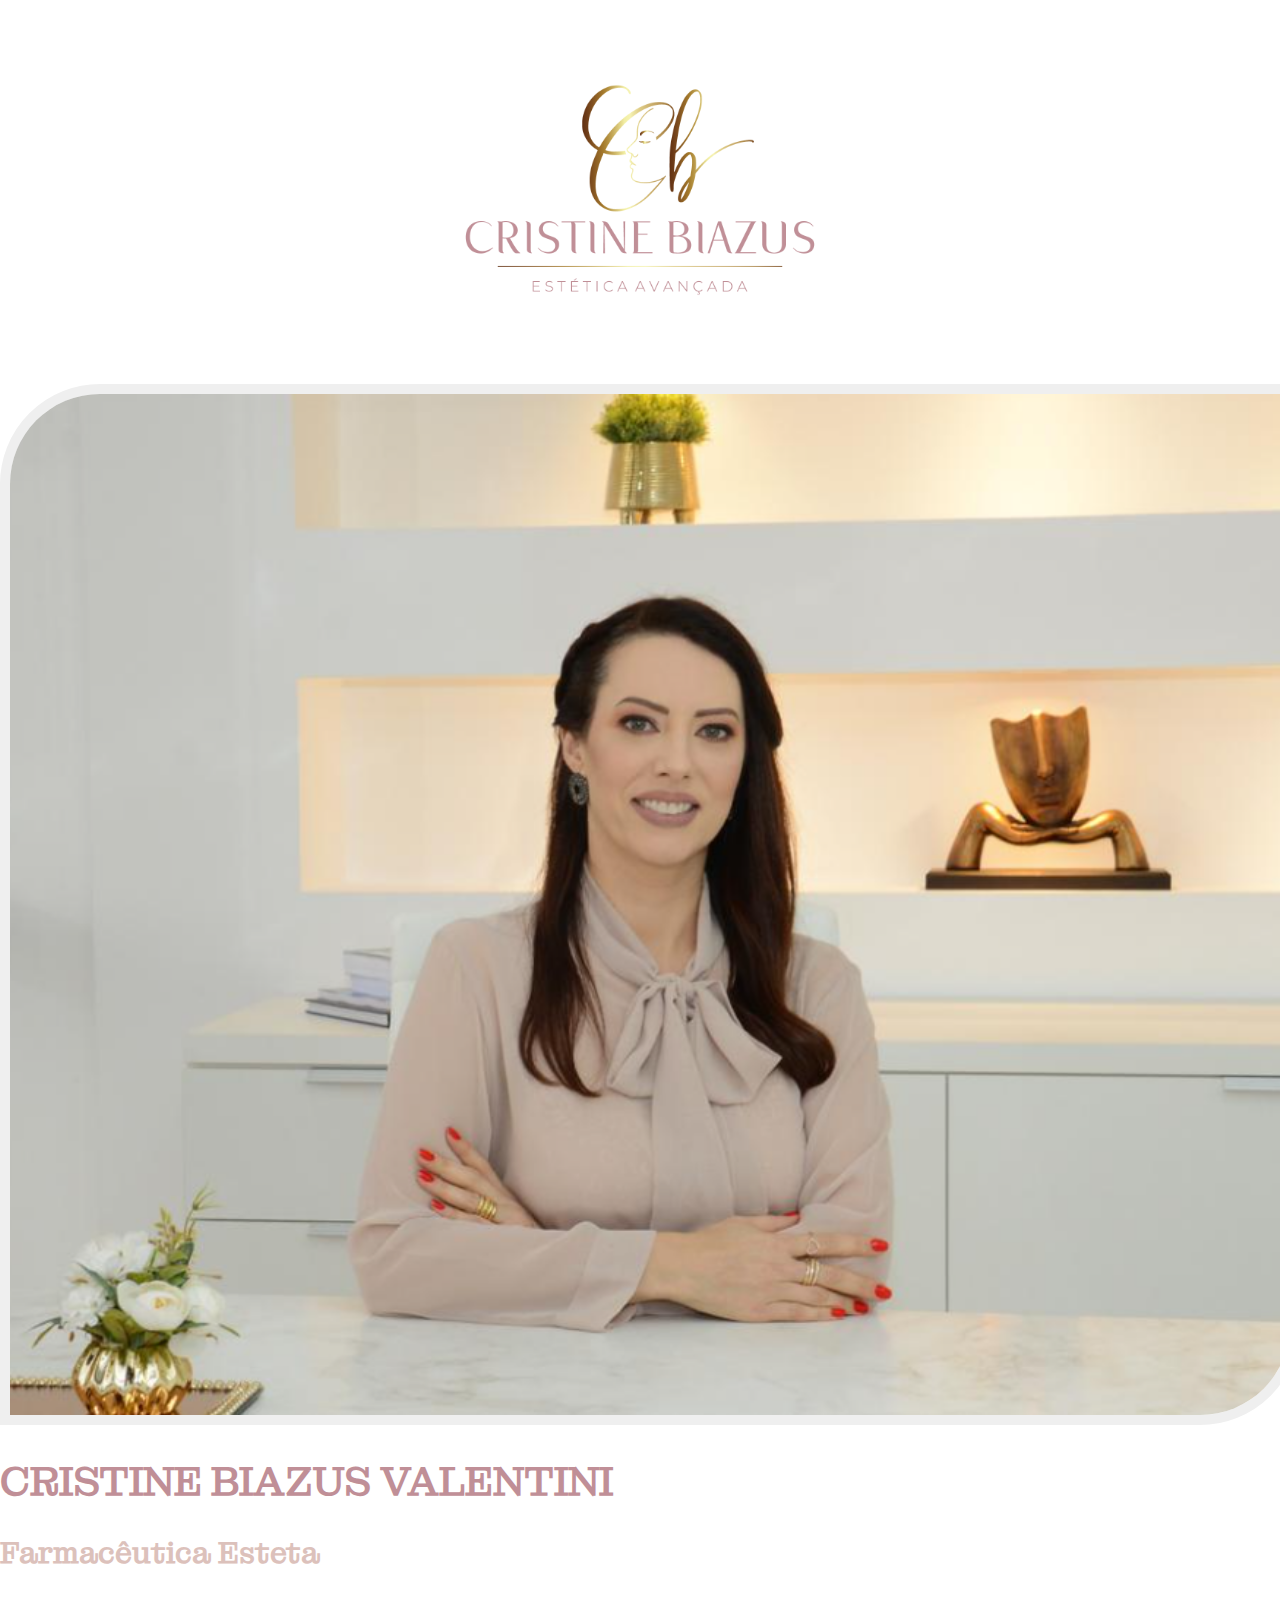
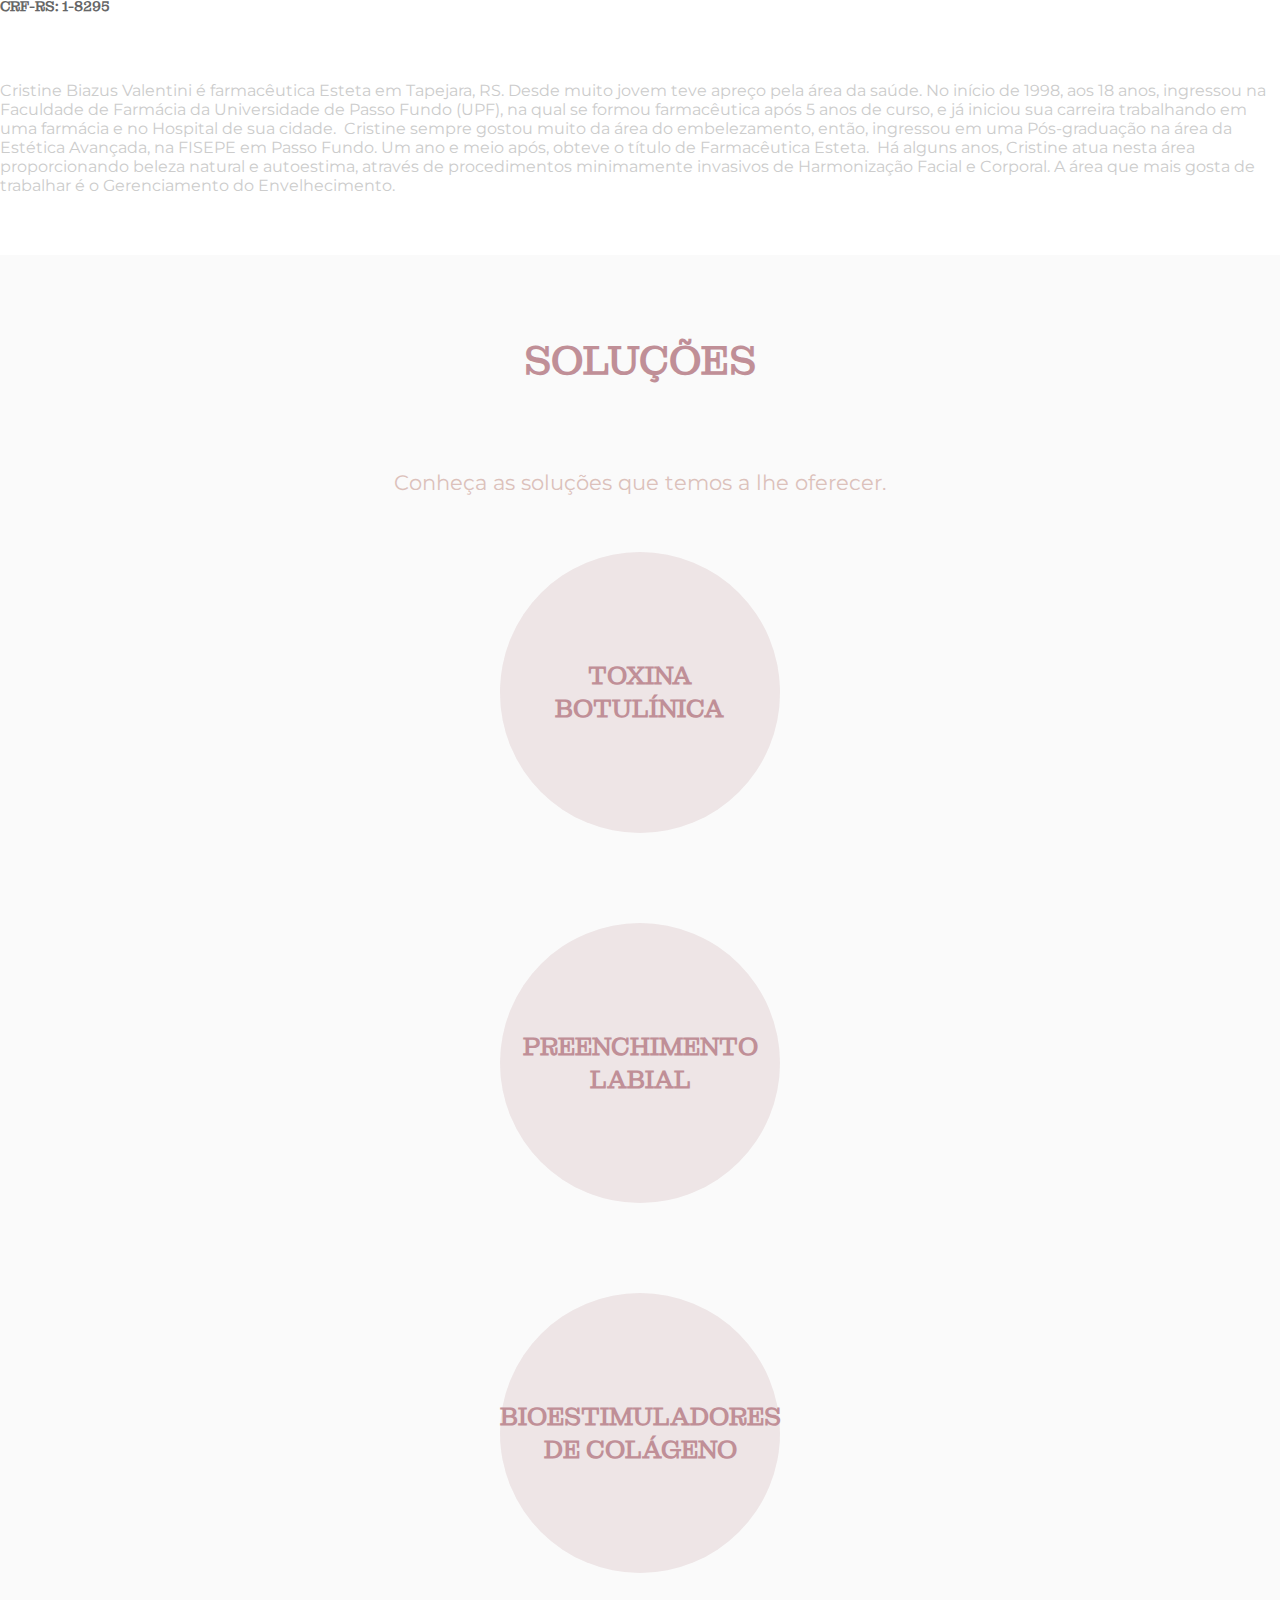
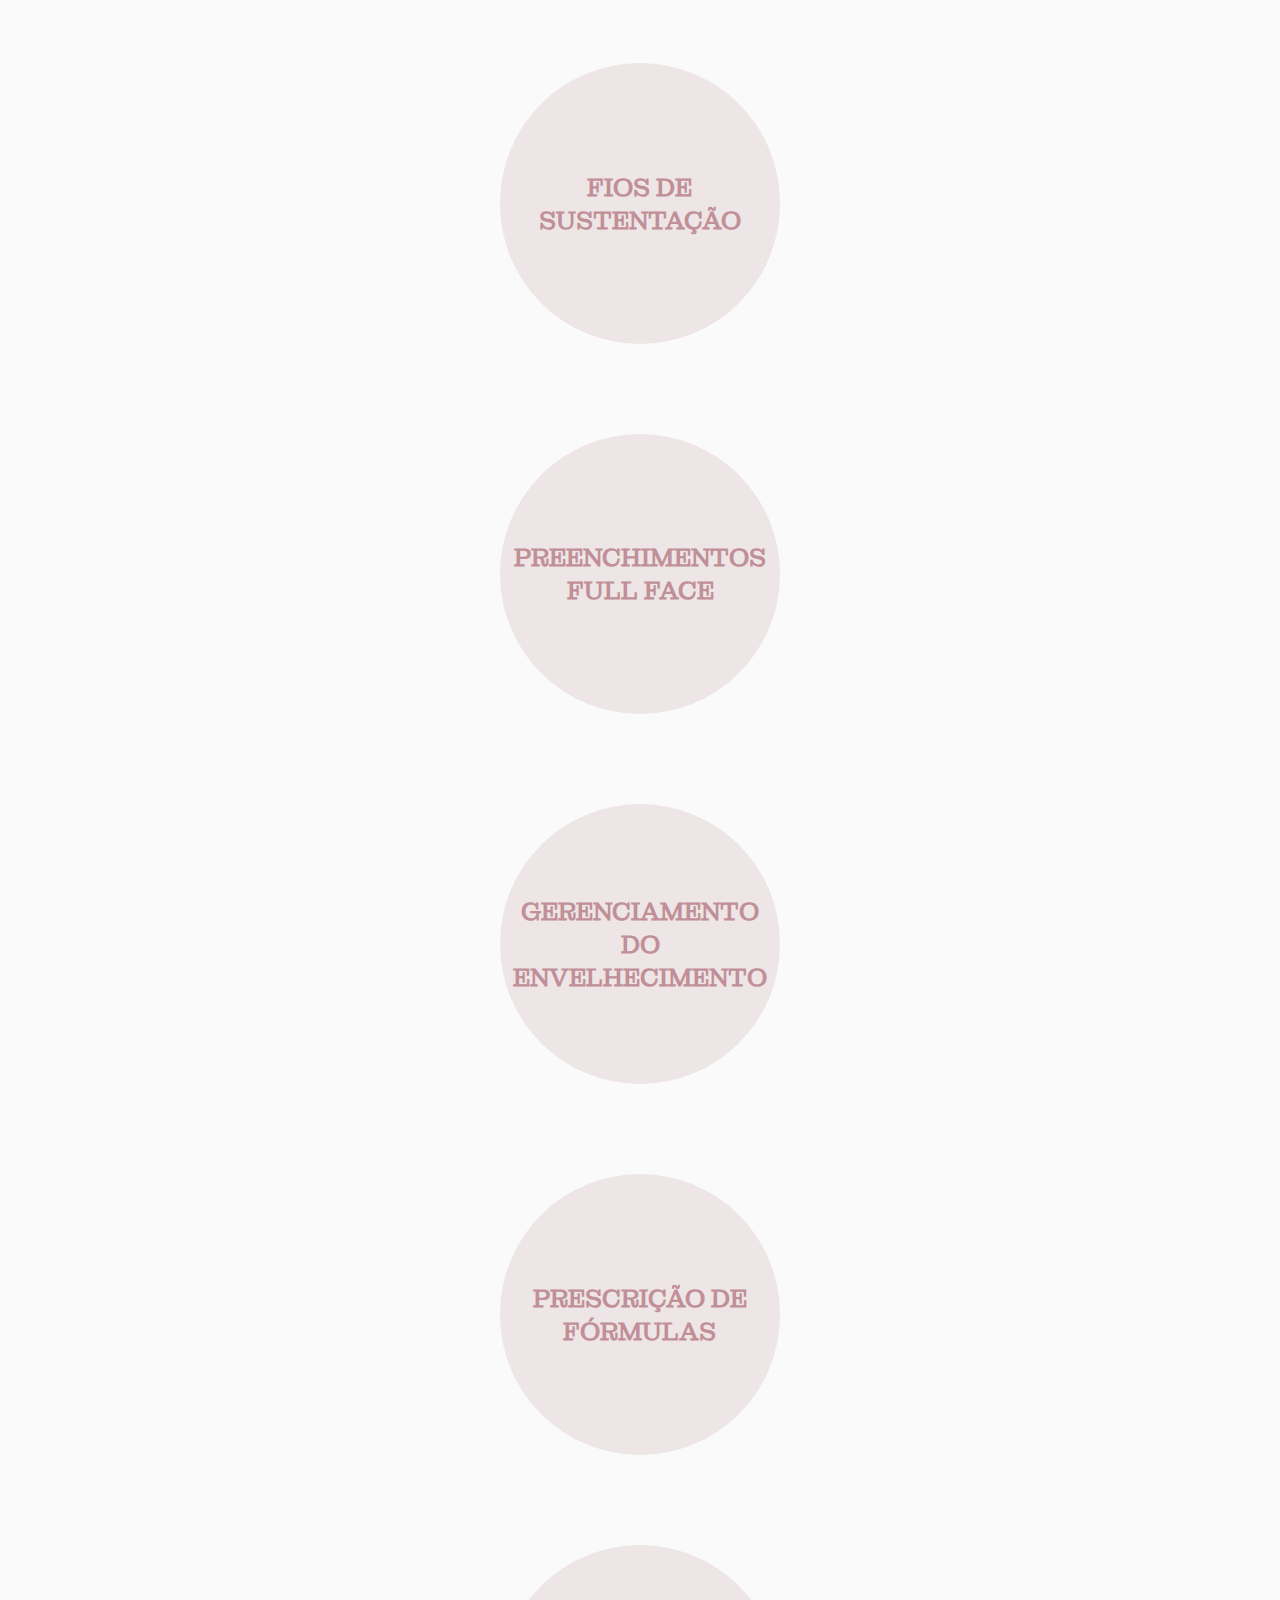
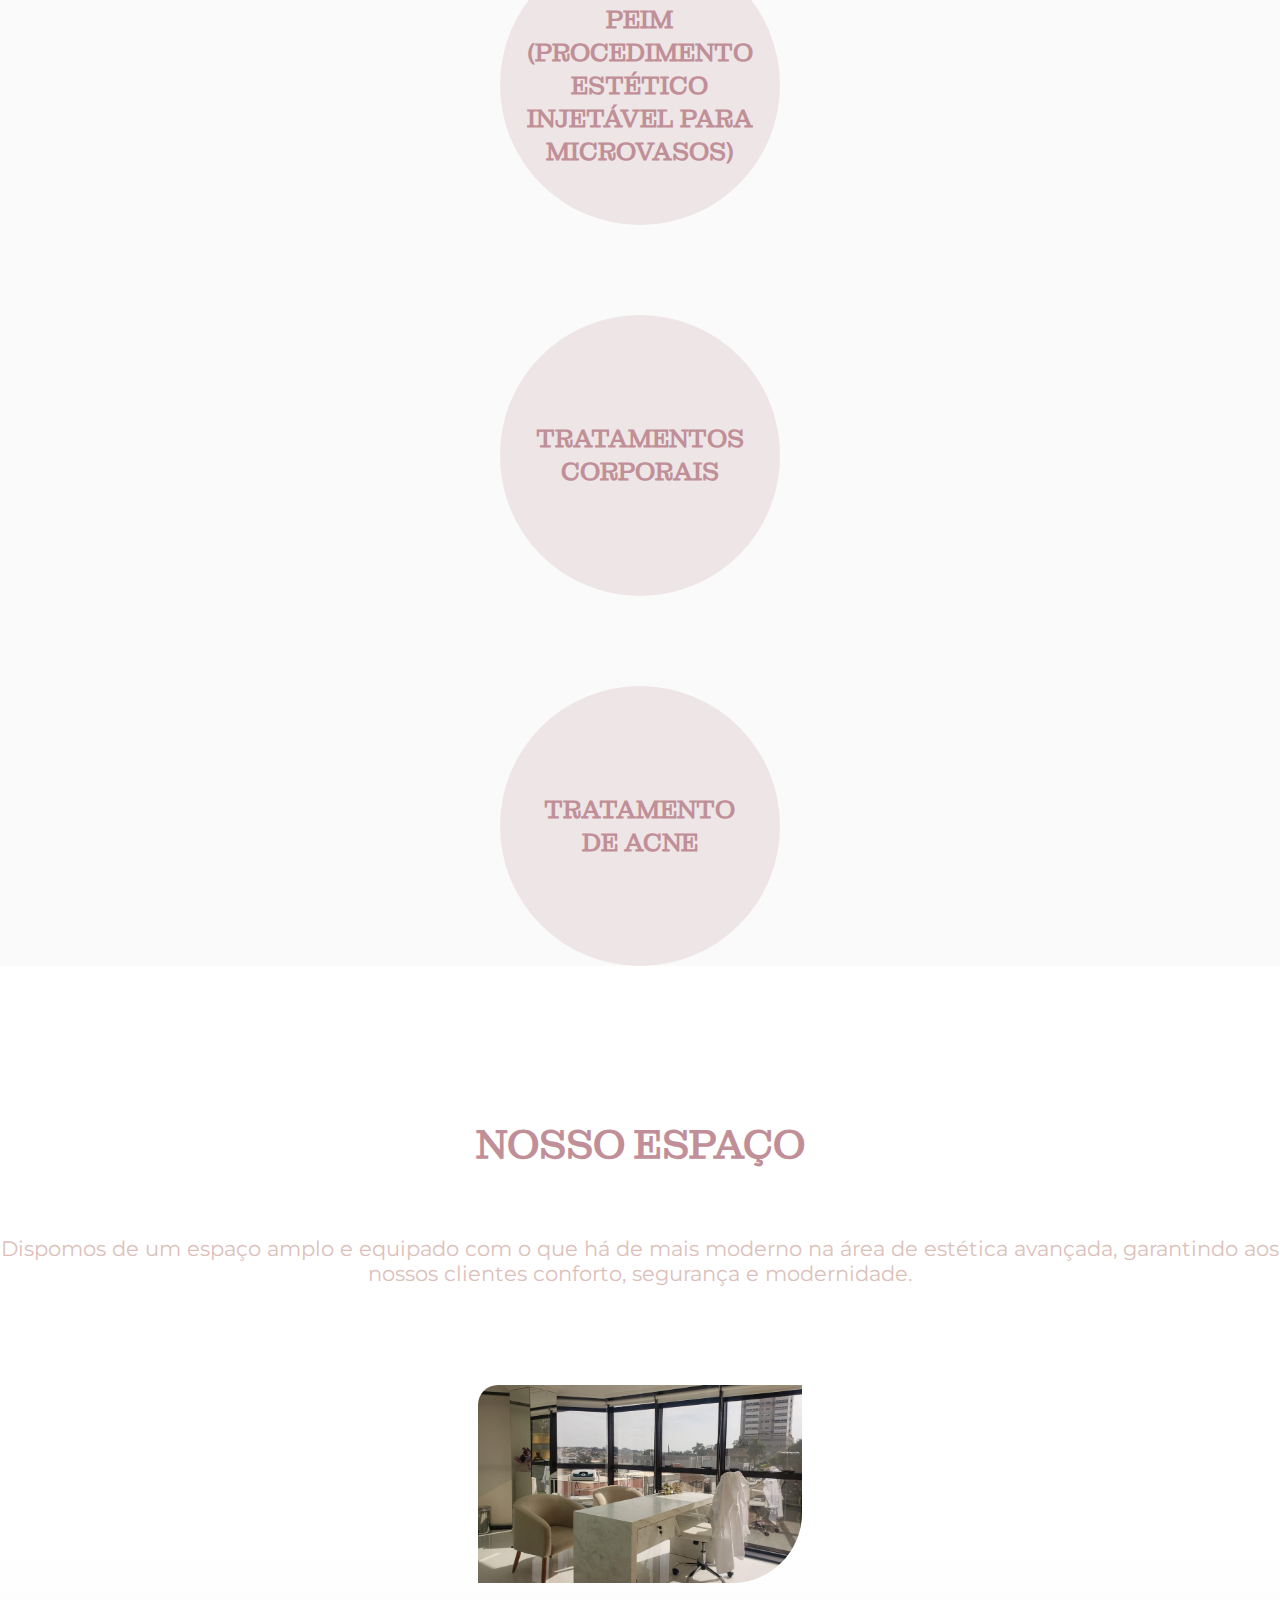
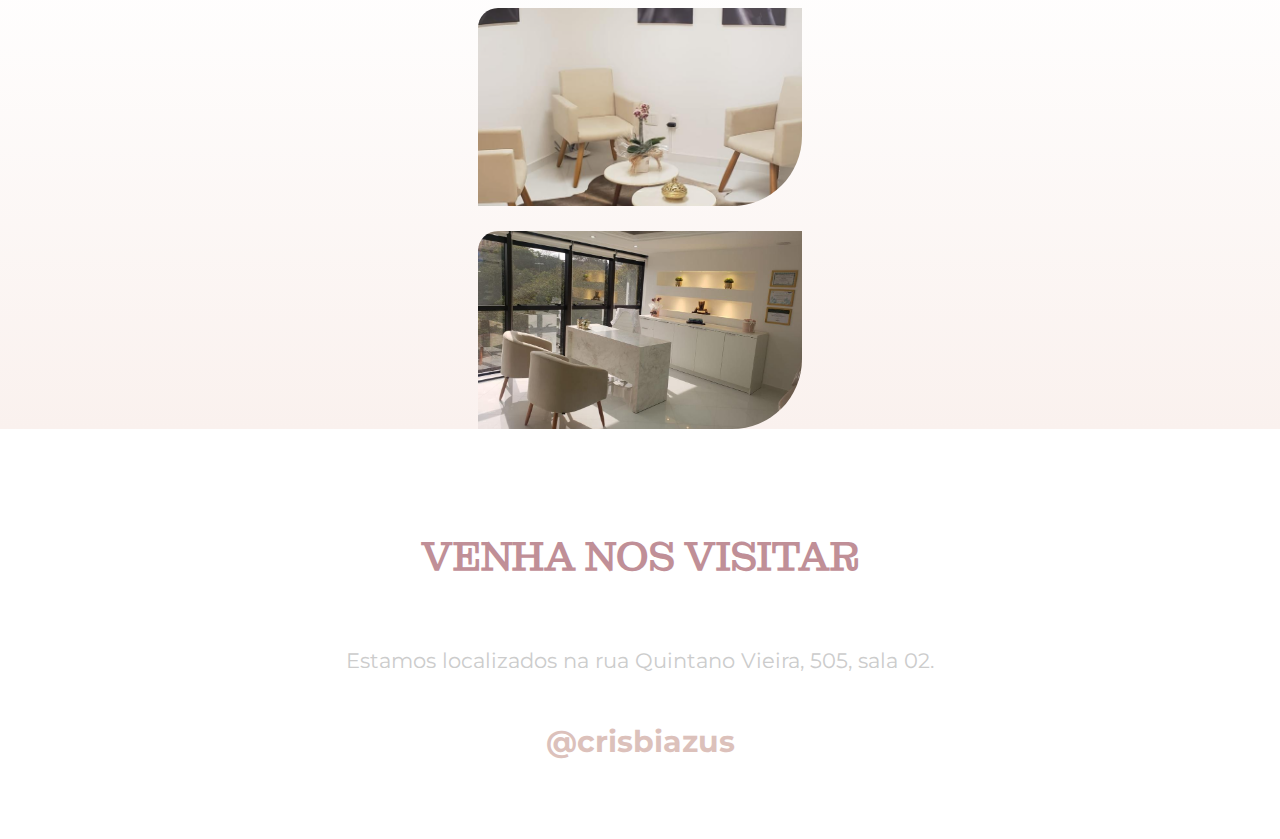
==== site/site.html @ a233b508 "bugfix" ====
<!doctype html><html lang="en"><head><meta charset="utf-8"/><link rel="icon" href=".favicon.ico"/><link href="https://cdn.jsdelivr.net/npm/bootstrap@5.3.2/dist/css/bootstrap.min.css" rel="stylesheet" integrity="sha384-T3c6CoIi6uLrA9TneNEoa7RxnatzjcDSCmG1MXxSR1GAsXEV/Dwwykc2MPK8M2HN" crossorigin="anonymous"><meta name="viewport" content="width=device-width,initial-scale=1"/><meta name="theme-color" content="#000000"/><meta name="description" content="Web site created using create-react-app"/><link rel="apple-touch-icon" href=".logo192.png"/><link rel="manifest" href=".manifest.json"/><title>Cristine Biazus</title><script defer="defer" src="./static/js/main.a103fbf8.js"></script><link href="./static/css/main.8324b564.css" rel="stylesheet"></head><body><div id="root"></div><script src="https://cdn.jsdelivr.net/npm/bootstrap@5.3.2/dist/js/bootstrap.bundle.min.js" integrity="sha384-C6RzsynM9kWDrMNeT87bh95OGNyZPhcTNXj1NW7RuBCsyN/o0jlpcV8Qyq46cDfL" crossorigin="anonymous"></script></body></html>
---- site/static/css/main.8324b564.css ----
body{-webkit-font-smoothing:antialiased;-moz-osx-font-smoothing:grayscale;font-family:-apple-system,BlinkMacSystemFont,Segoe UI,Roboto,Oxygen,Ubuntu,Cantarell,Fira Sans,Droid Sans,Helvetica Neue,sans-serif;margin:0}code{font-family:source-code-pro,Menlo,Monaco,Consolas,Courier New,monospace}@font-face{font-family:f1;src:url(../../static/media/MontaguSlab_120pt-Regular.9db5a91c2bb8f2da1242.ttf)}@font-face{font-family:f2;src:url(../../static/media/Montserrat-VariableFont_wght.7e687123cd4528224ce5.ttf)}.App{text-align:center}.logo{margin-bottom:-10px;margin-top:-10px;max-width:400px}.imgCristine,.logo{height:auto;width:100%}.imgCristine{border:10px solid #efefef;border-bottom-right-radius:100px;border-top-left-radius:100px;overflow:hidden}.about-cristine{text-align:left}.about-cristine h1,.about-cristine h2,.about-cristine h3{font-family:f1}.about-cristine h1{color:#c08f97;font-size:40px}.about-cristine h2{color:#dcc1bb;font-size:30px}.about-cristine h3{color:#666;font-size:14px}.about-cristine p{color:#ccc;font-family:f2;font-size:16px}.solutions{background-color:#efefef54;margin-top:60px}.solutions h1{color:#c08f97;font-family:f1;font-size:40px;font-weight:700}.solutions p{color:#dcc1bb;font-family:f2;font-size:21px}.solutions div.solution-item{align-items:center;background-color:#c08f9733;border-radius:50%;color:#c08f97;display:flex;font-family:f1;font-size:25px;font-weight:700;height:18vw;justify-content:center;margin:auto auto 10vh;padding:25px;text-align:center;width:18vw}@media (max-width:992px){.solutions div.solution-item{font-size:13px;height:40vw;width:40vw}}@media (max-width:576px){.solutions div.solution-item{font-size:8px;height:40vw;margin-bottom:10vh;width:40vw}}.container-room{background-image:linear-gradient(180deg,#fff,#fff,#faf1ee)}.room{margin-top:60px}.room h1{color:#c08f97;font-family:f1;font-size:40px;font-weight:700}.room p{color:#dcc1bb;font-family:f2;font-size:21px}.imgSpace{background-position:50%;background-size:cover;border-bottom-right-radius:70px;border-top-left-radius:20px;display:block;height:22vh;margin:60px auto -35px;width:36vh}.imgSpace001{background-image:url(../../static/media/clinica-01.aecec6e5f0ed52a0dd69.png)}.imgSpace002{background-image:url(../../static/media/clinica-02.ad4abbc26dd734db0881.png)}.imgSpace003{background-image:url(../../static/media/clinica-03.4261cc171806db900080.png)}.container-contact{margin-top:75px}.contact h1{color:#c08f97;font-family:f1;font-size:40px;font-weight:700}.contact h2{color:#dcc1bb;font-size:30px}.contact p{color:#ccc;font-family:f2;font-size:21px}
/*# sourceMappingURL=main.8324b564.css.map*/
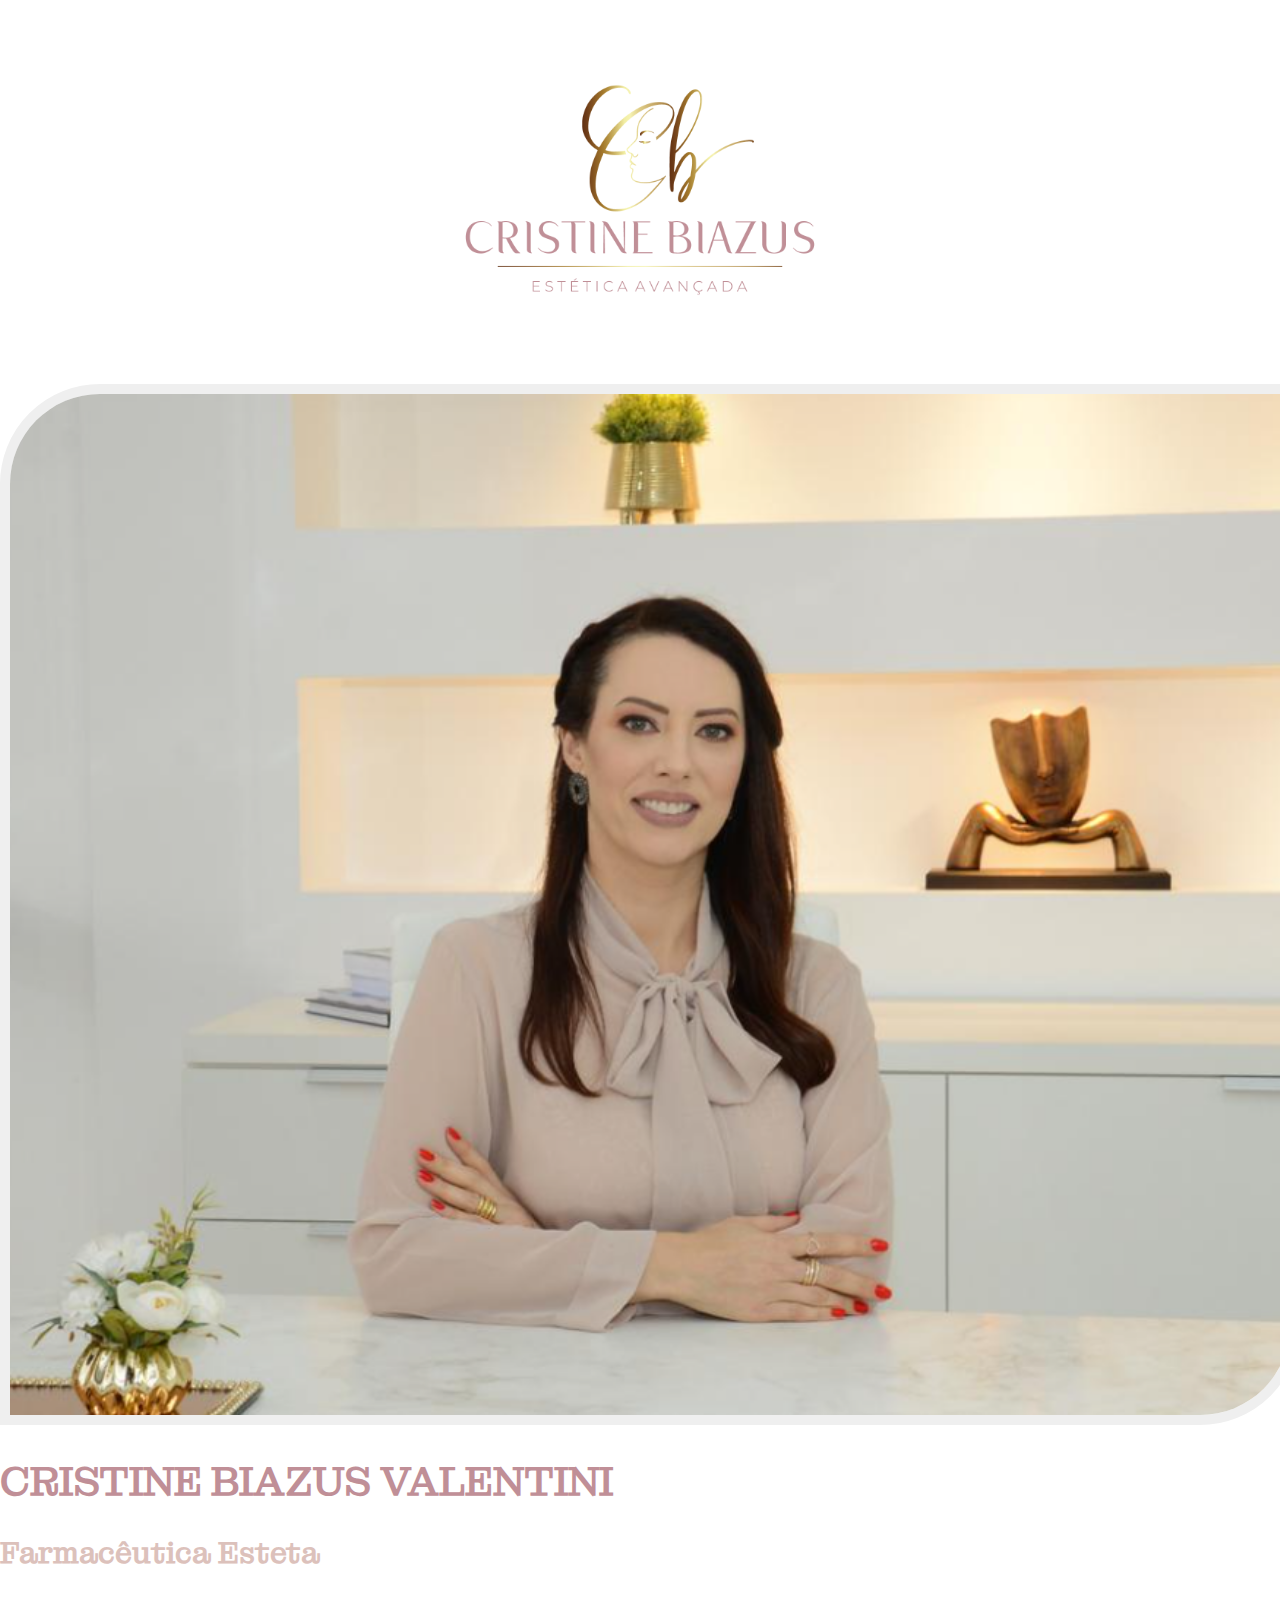
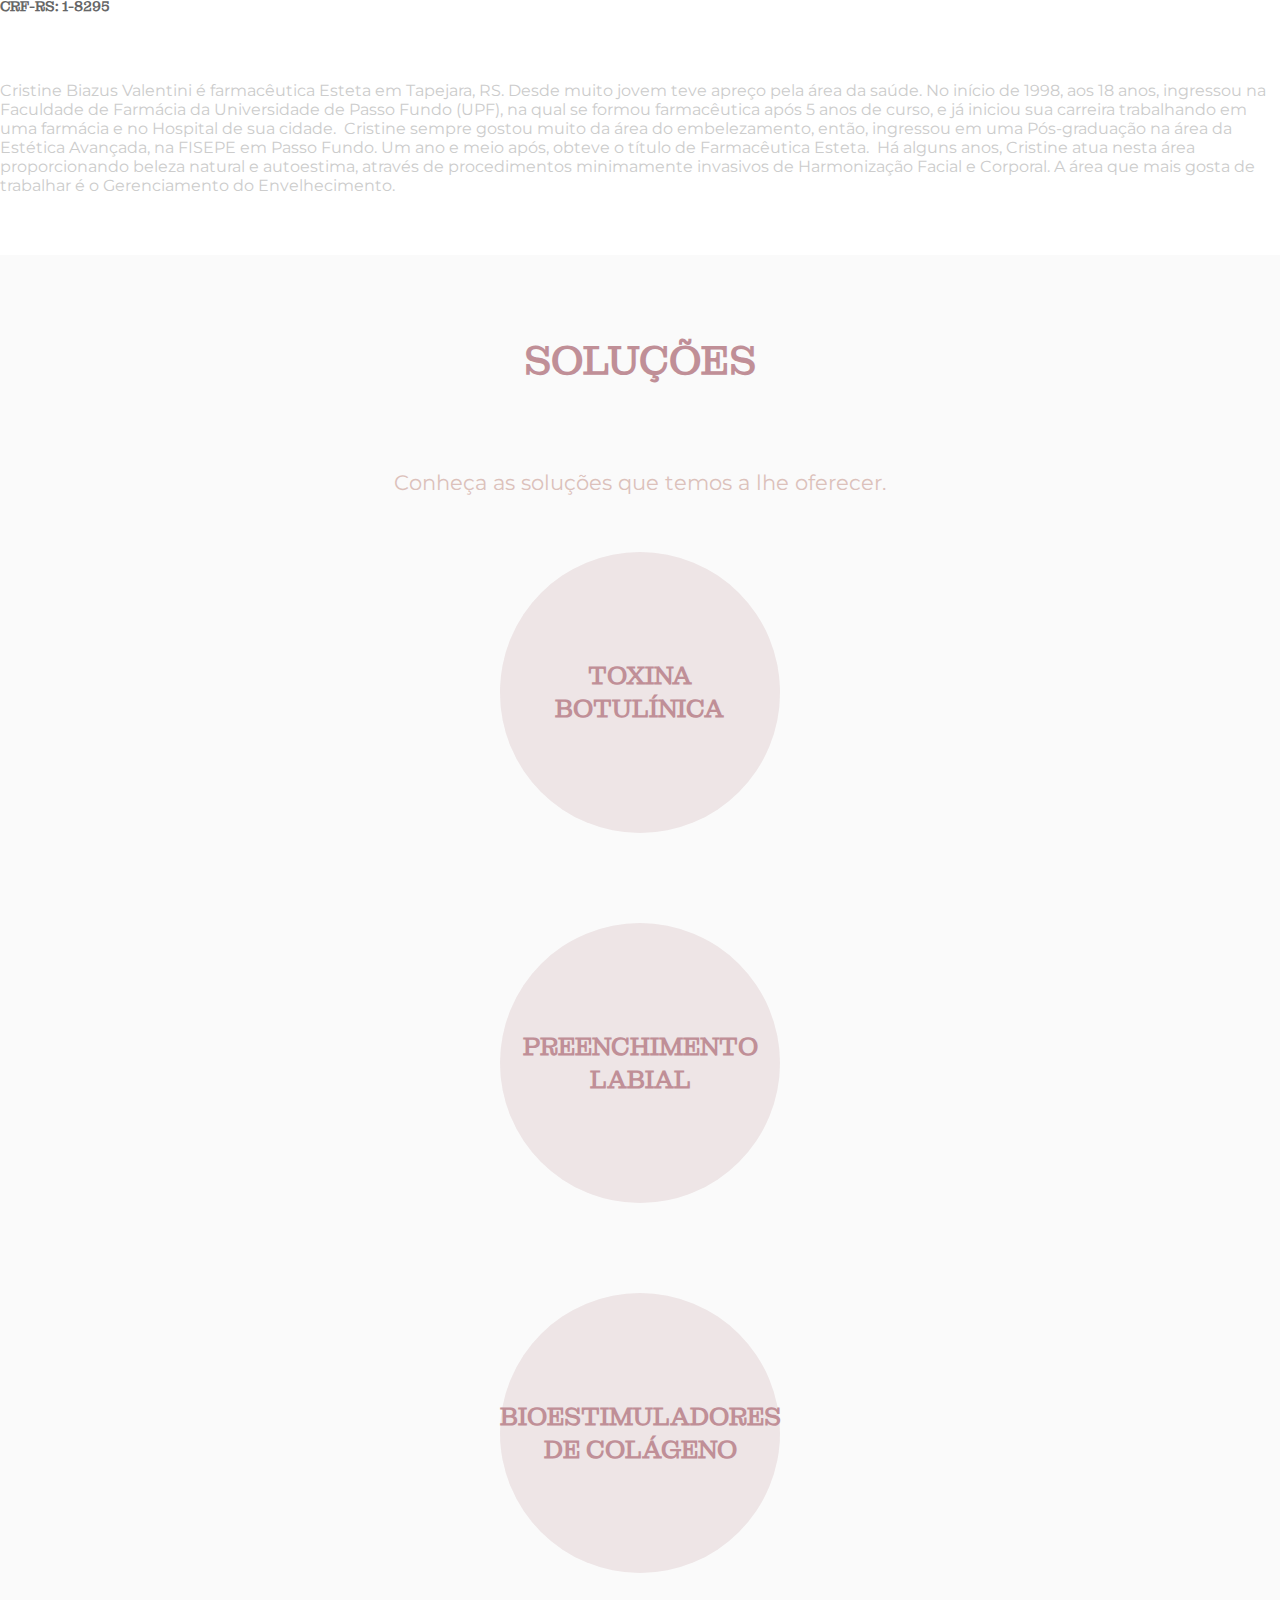
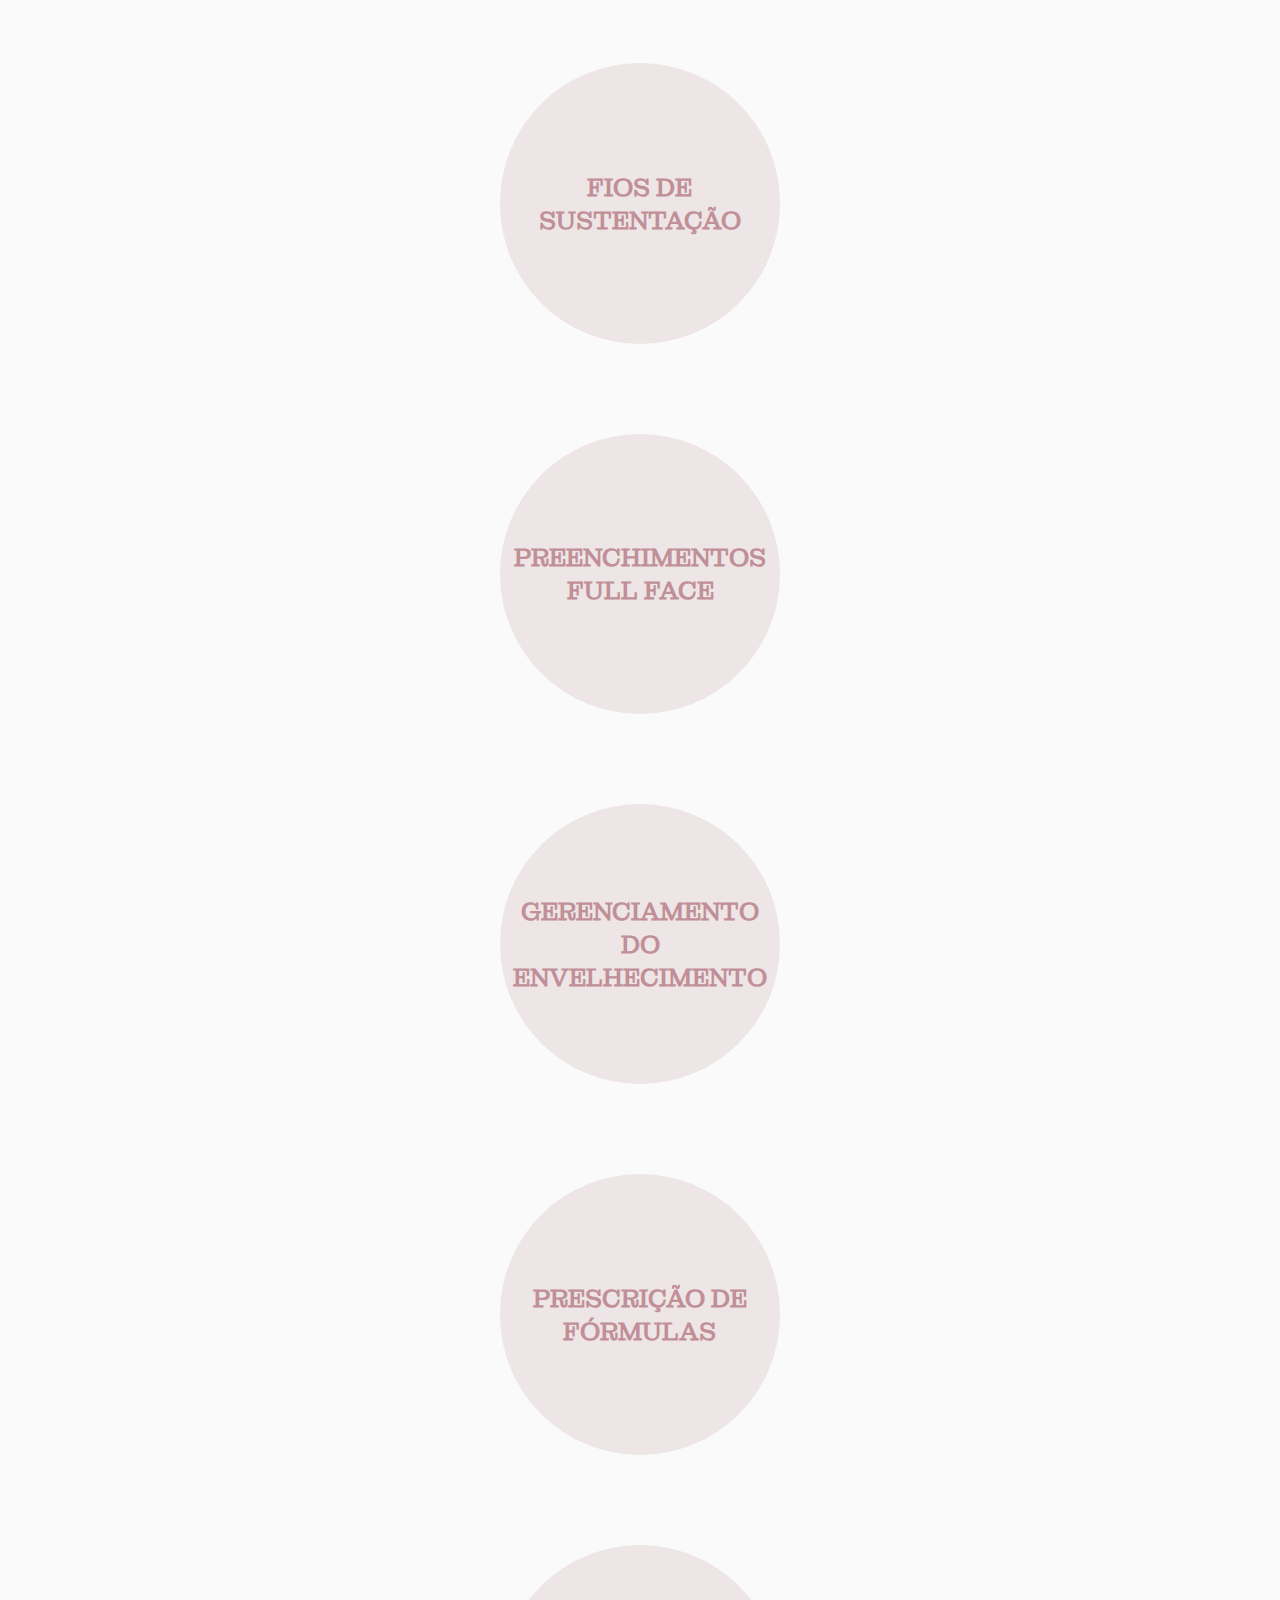
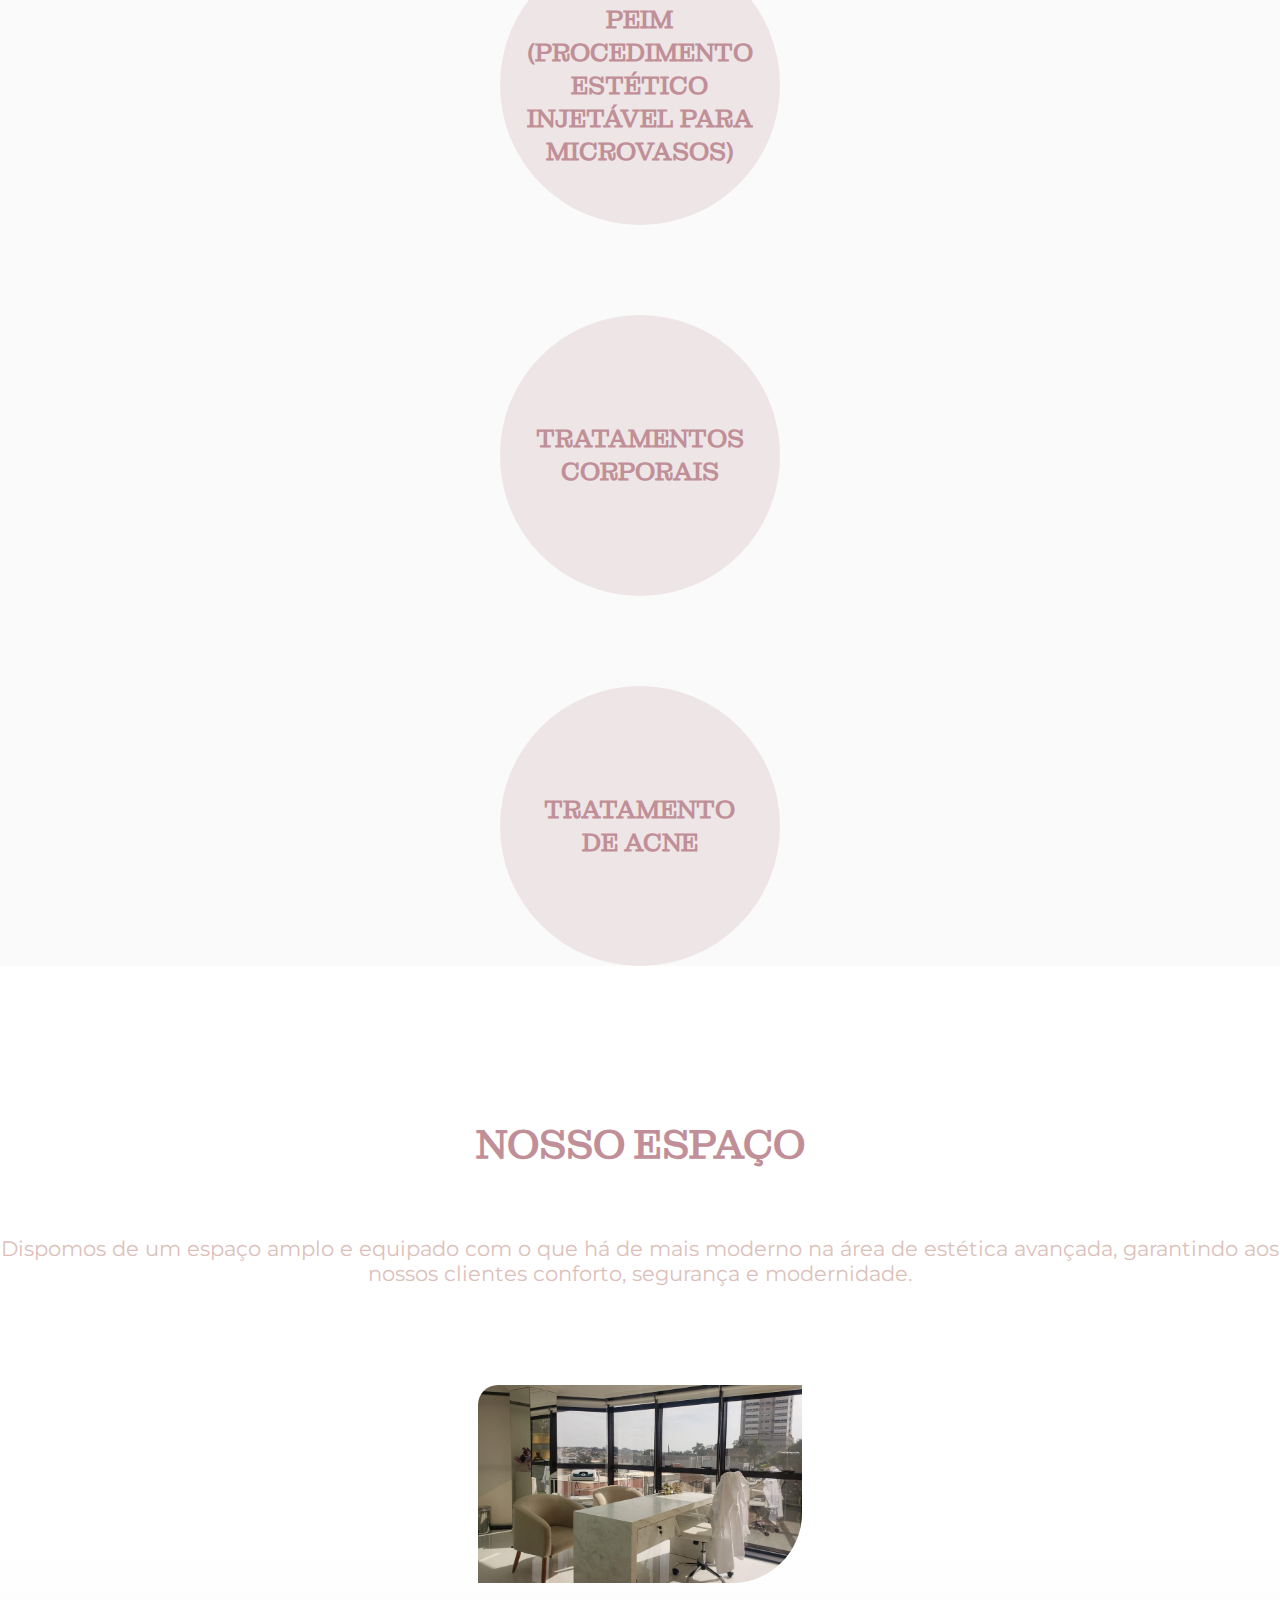
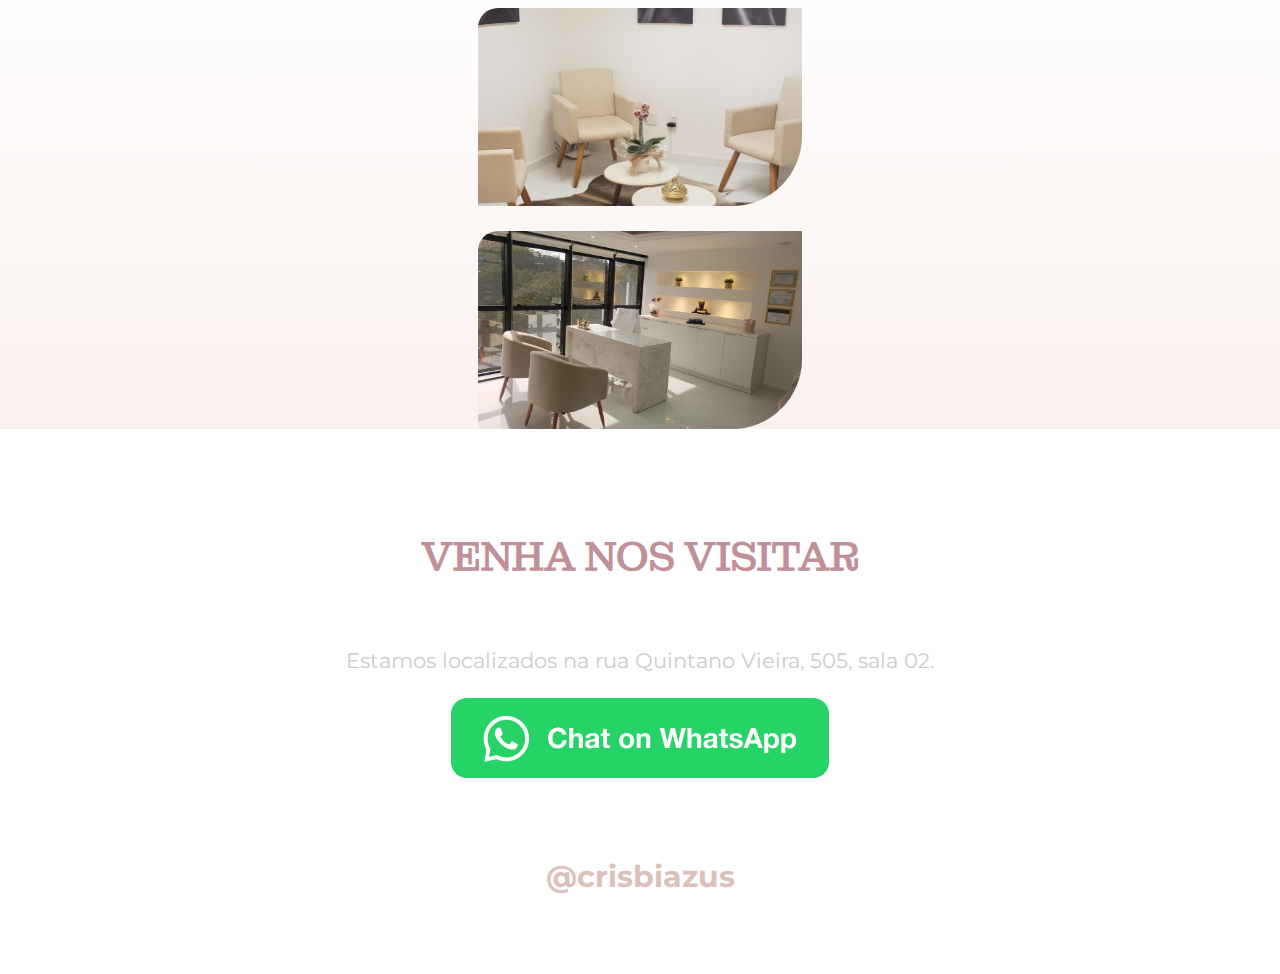
==== commit 363d31d6: "bugfix" ====
--- a/site/site.html
+++ b/site/site.html
@@ -1 +1 @@
-<!doctype html><html lang="en"><head><meta charset="utf-8"/><link rel="icon" href=".favicon.ico"/><link href="https://cdn.jsdelivr.net/npm/bootstrap@5.3.2/dist/css/bootstrap.min.css" rel="stylesheet" integrity="sha384-T3c6CoIi6uLrA9TneNEoa7RxnatzjcDSCmG1MXxSR1GAsXEV/Dwwykc2MPK8M2HN" crossorigin="anonymous"><meta name="viewport" content="width=device-width,initial-scale=1"/><meta name="theme-color" content="#000000"/><meta name="description" content="Web site created using create-react-app"/><link rel="apple-touch-icon" href=".logo192.png"/><link rel="manifest" href=".manifest.json"/><title>Cristine Biazus</title><script defer="defer" src="./static/js/main.a103fbf8.js"></script><link href="./static/css/main.8324b564.css" rel="stylesheet"></head><body><div id="root"></div><script src="https://cdn.jsdelivr.net/npm/bootstrap@5.3.2/dist/js/bootstrap.bundle.min.js" integrity="sha384-C6RzsynM9kWDrMNeT87bh95OGNyZPhcTNXj1NW7RuBCsyN/o0jlpcV8Qyq46cDfL" crossorigin="anonymous"></script></body></html>+<!doctype html><html lang="en"><head><meta charset="utf-8"/><link rel="icon" href=".favicon.ico"/><link href="https://cdn.jsdelivr.net/npm/bootstrap@5.3.2/dist/css/bootstrap.min.css" rel="stylesheet" integrity="sha384-T3c6CoIi6uLrA9TneNEoa7RxnatzjcDSCmG1MXxSR1GAsXEV/Dwwykc2MPK8M2HN" crossorigin="anonymous"><meta name="viewport" content="width=device-width,initial-scale=1"/><meta name="theme-color" content="#000000"/><meta name="description" content="Web site created using create-react-app"/><link rel="apple-touch-icon" href=".logo192.png"/><link rel="manifest" href=".manifest.json"/><title>Cristine Biazus</title><script defer="defer" src="./static/js/main.37ff551b.js"></script><link href="./static/css/main.8324b564.css" rel="stylesheet"></head><body><div id="root"></div><script src="https://cdn.jsdelivr.net/npm/bootstrap@5.3.2/dist/js/bootstrap.bundle.min.js" integrity="sha384-C6RzsynM9kWDrMNeT87bh95OGNyZPhcTNXj1NW7RuBCsyN/o0jlpcV8Qyq46cDfL" crossorigin="anonymous"></script></body></html>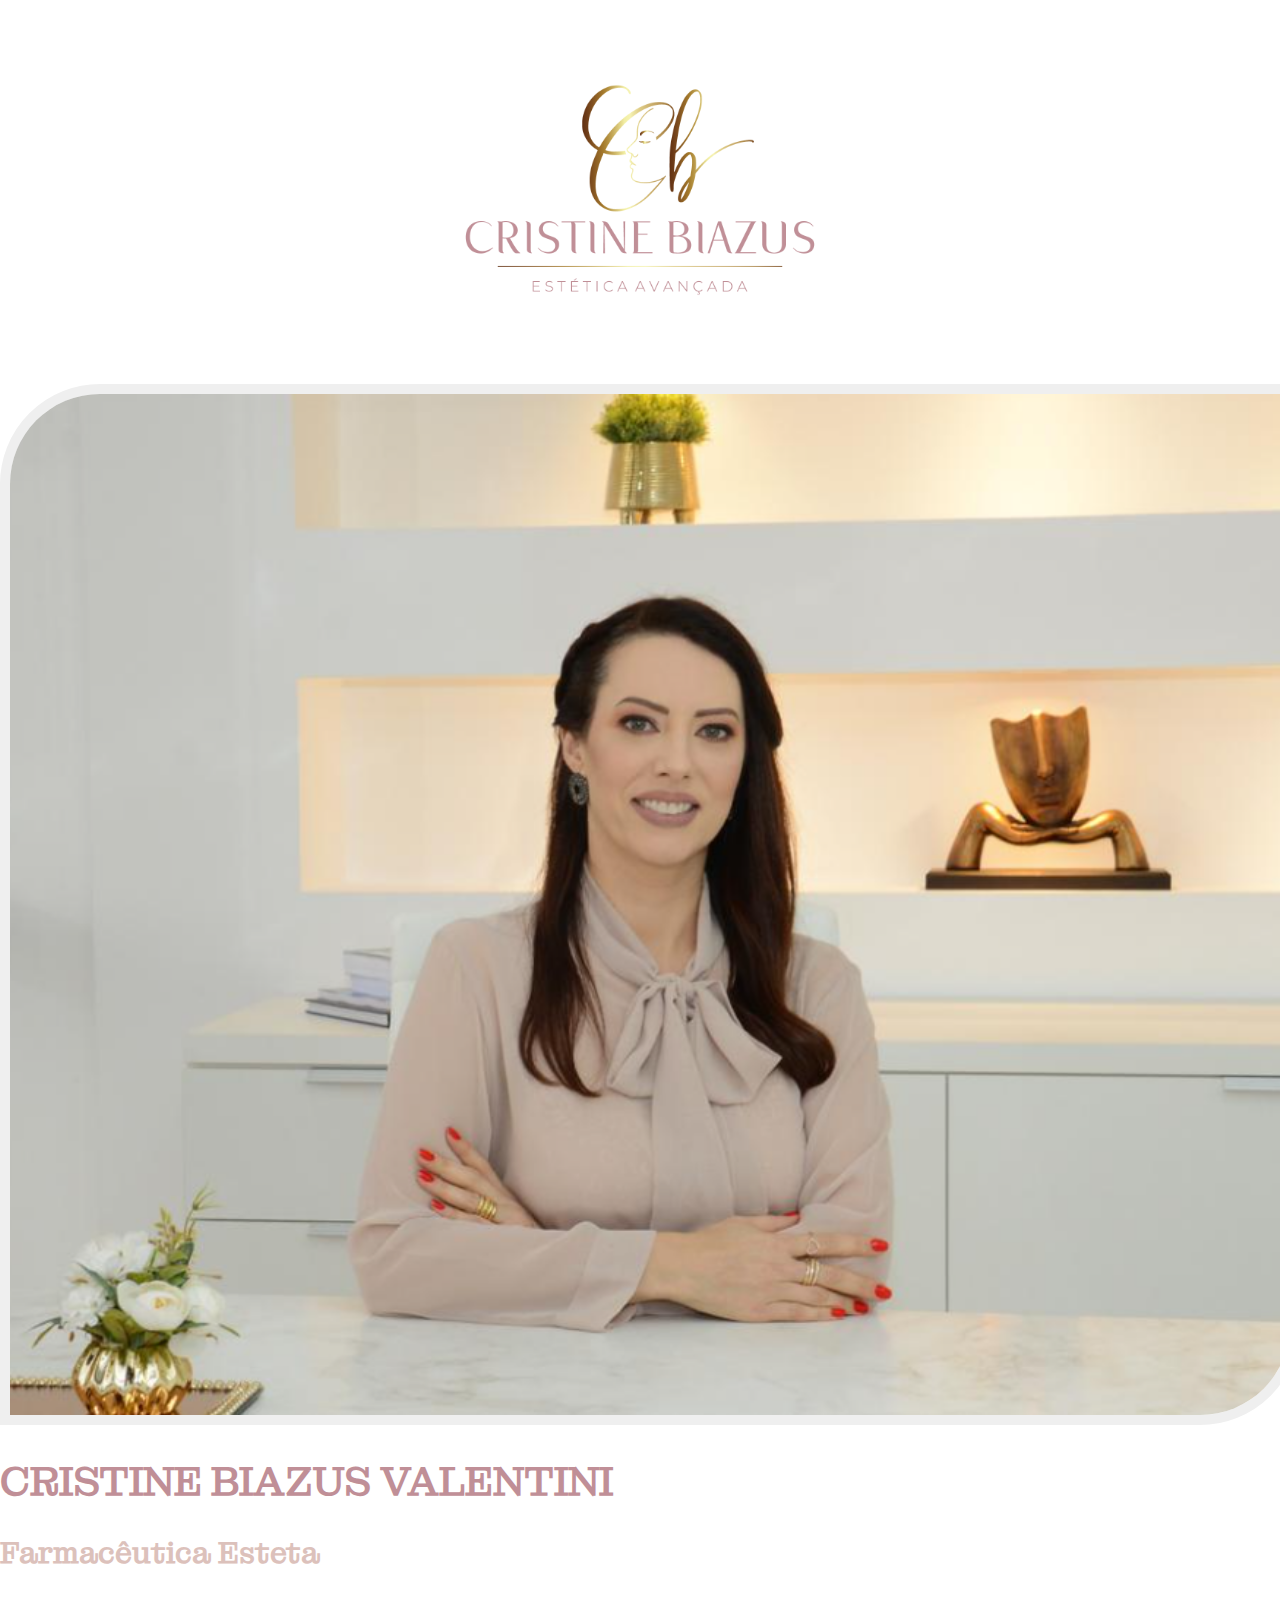
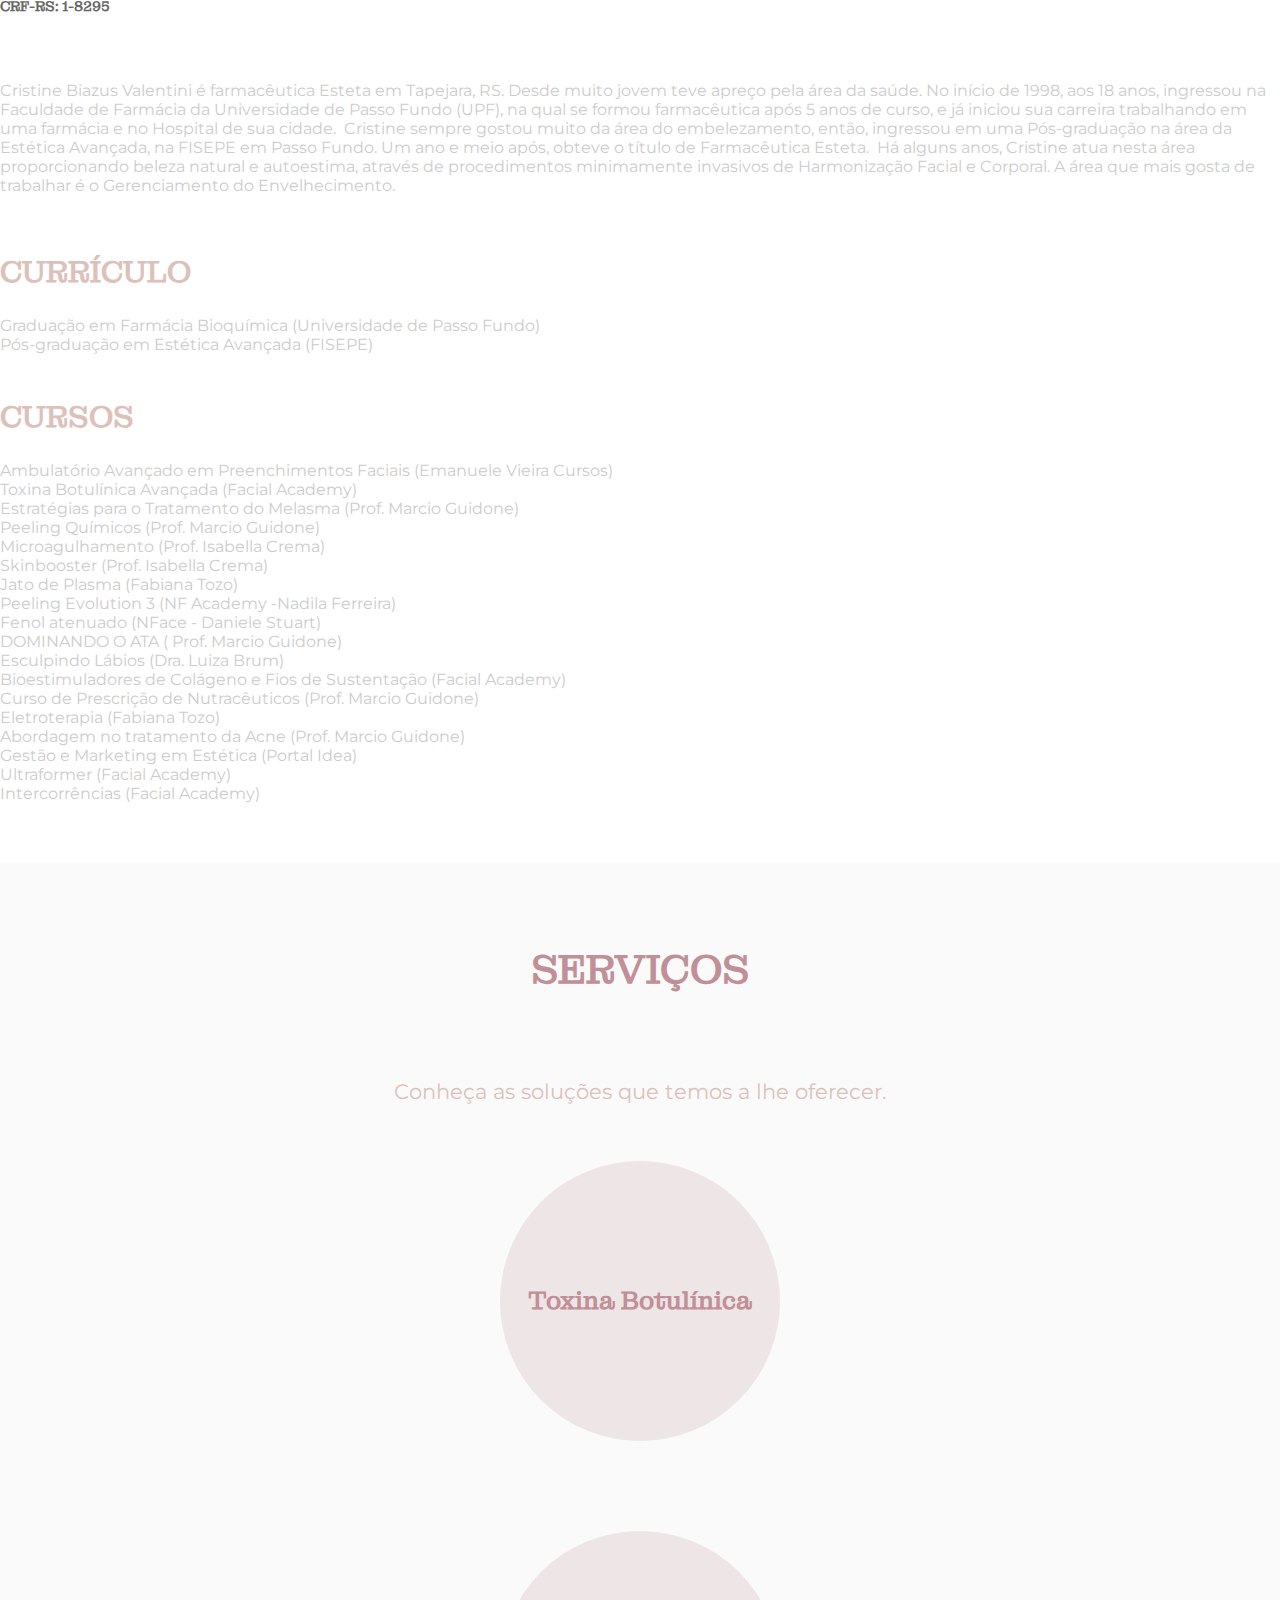
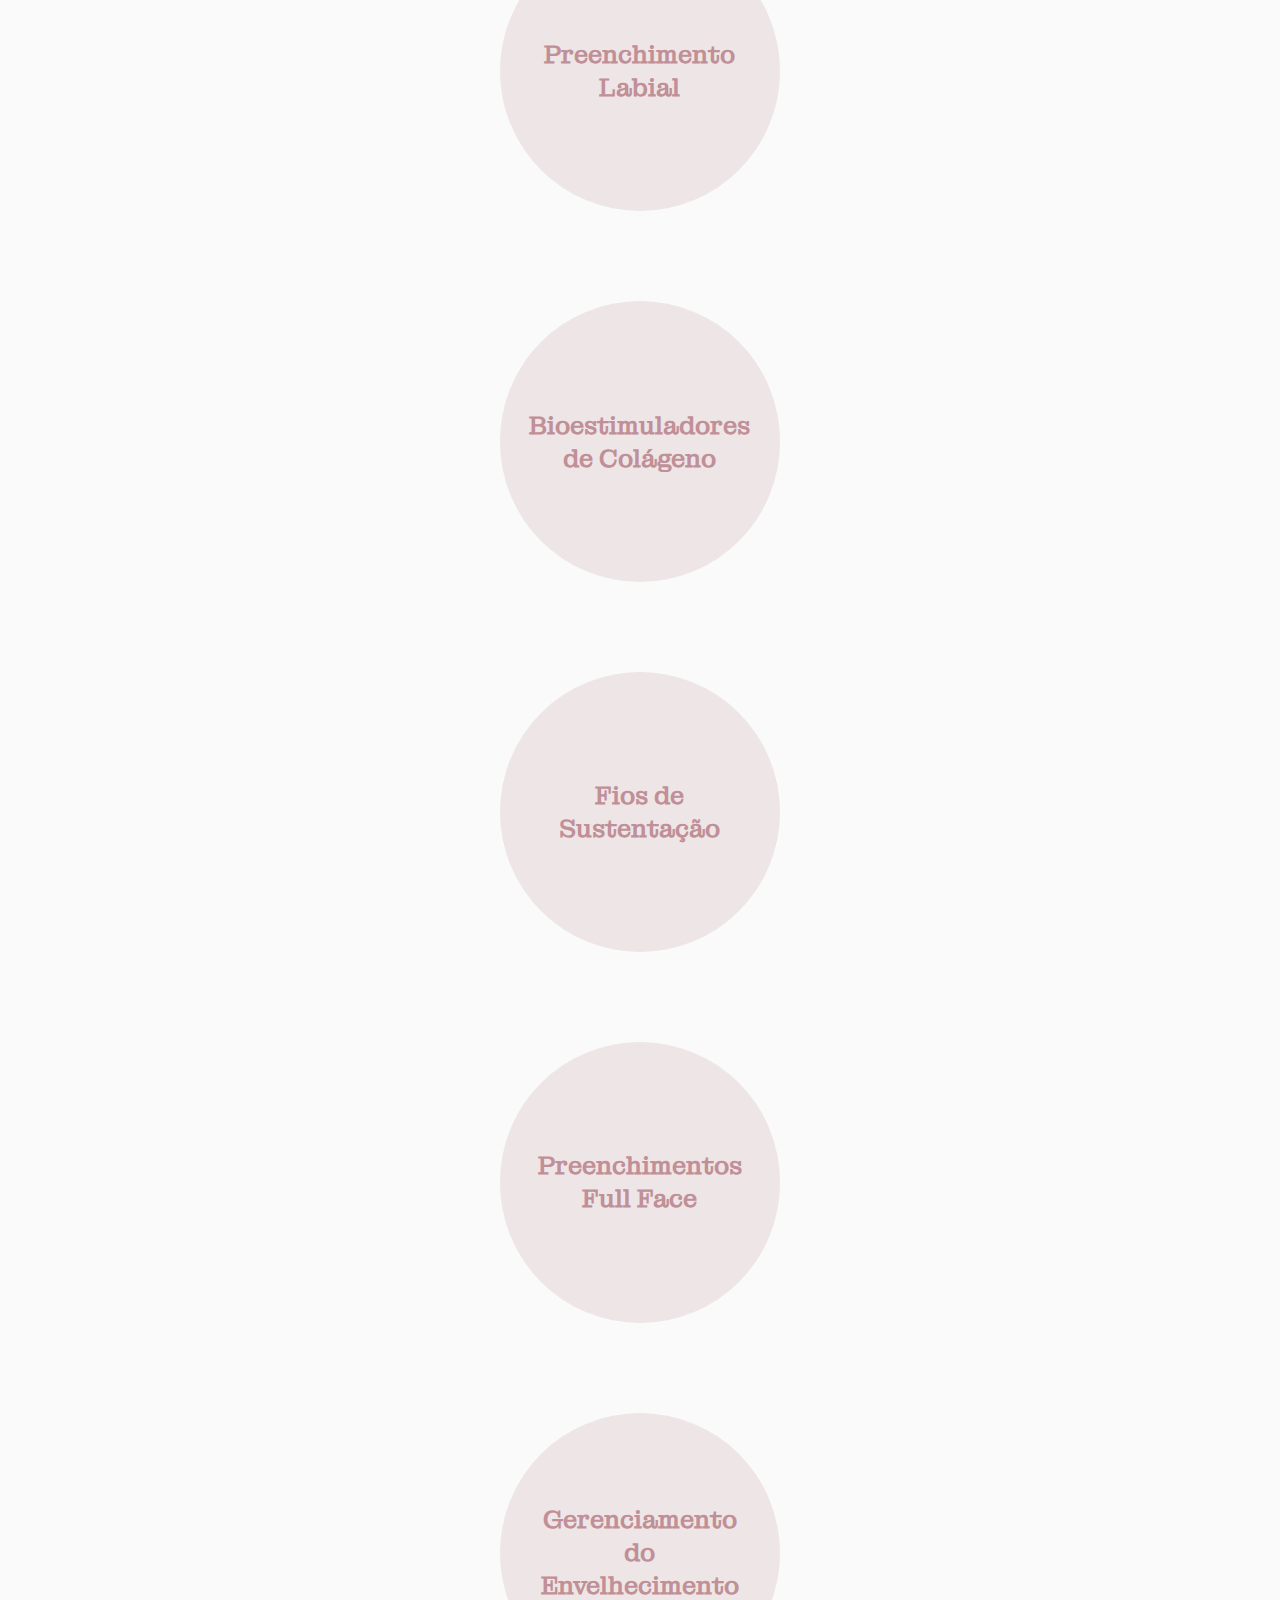
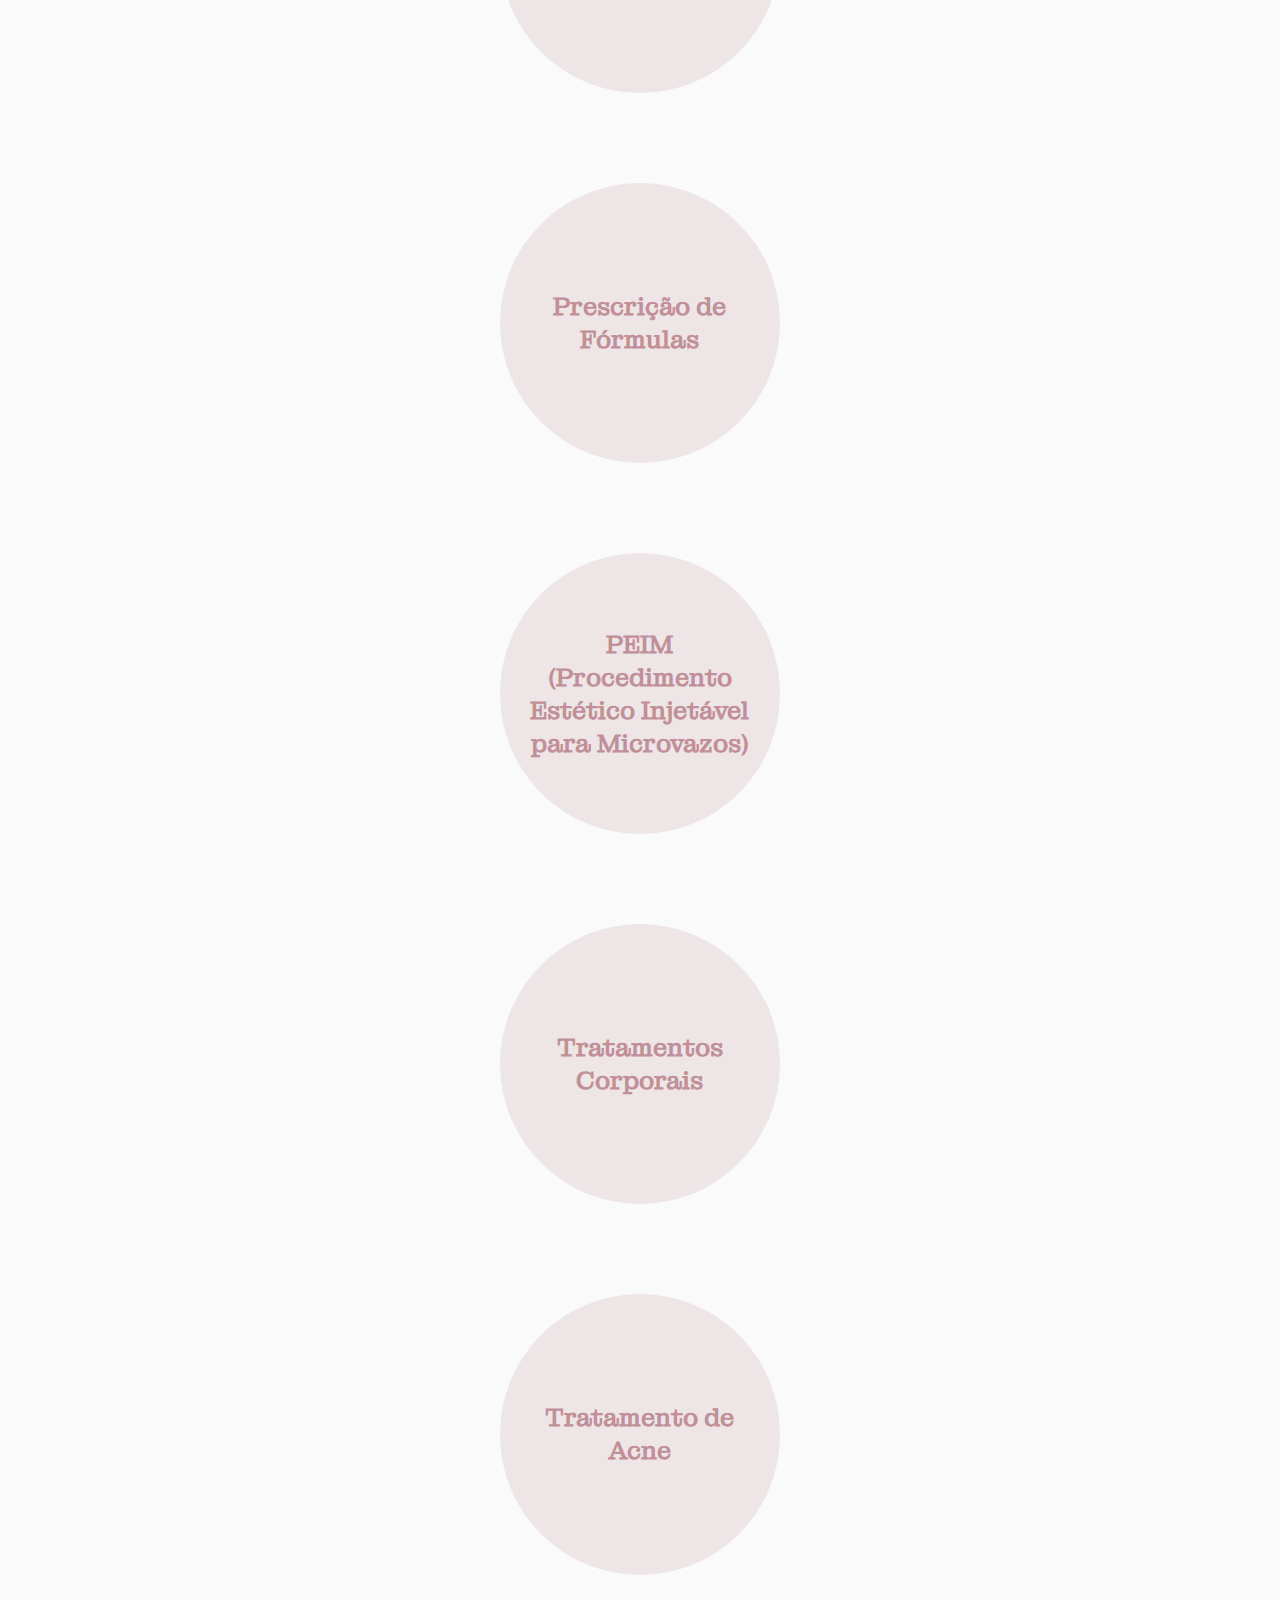
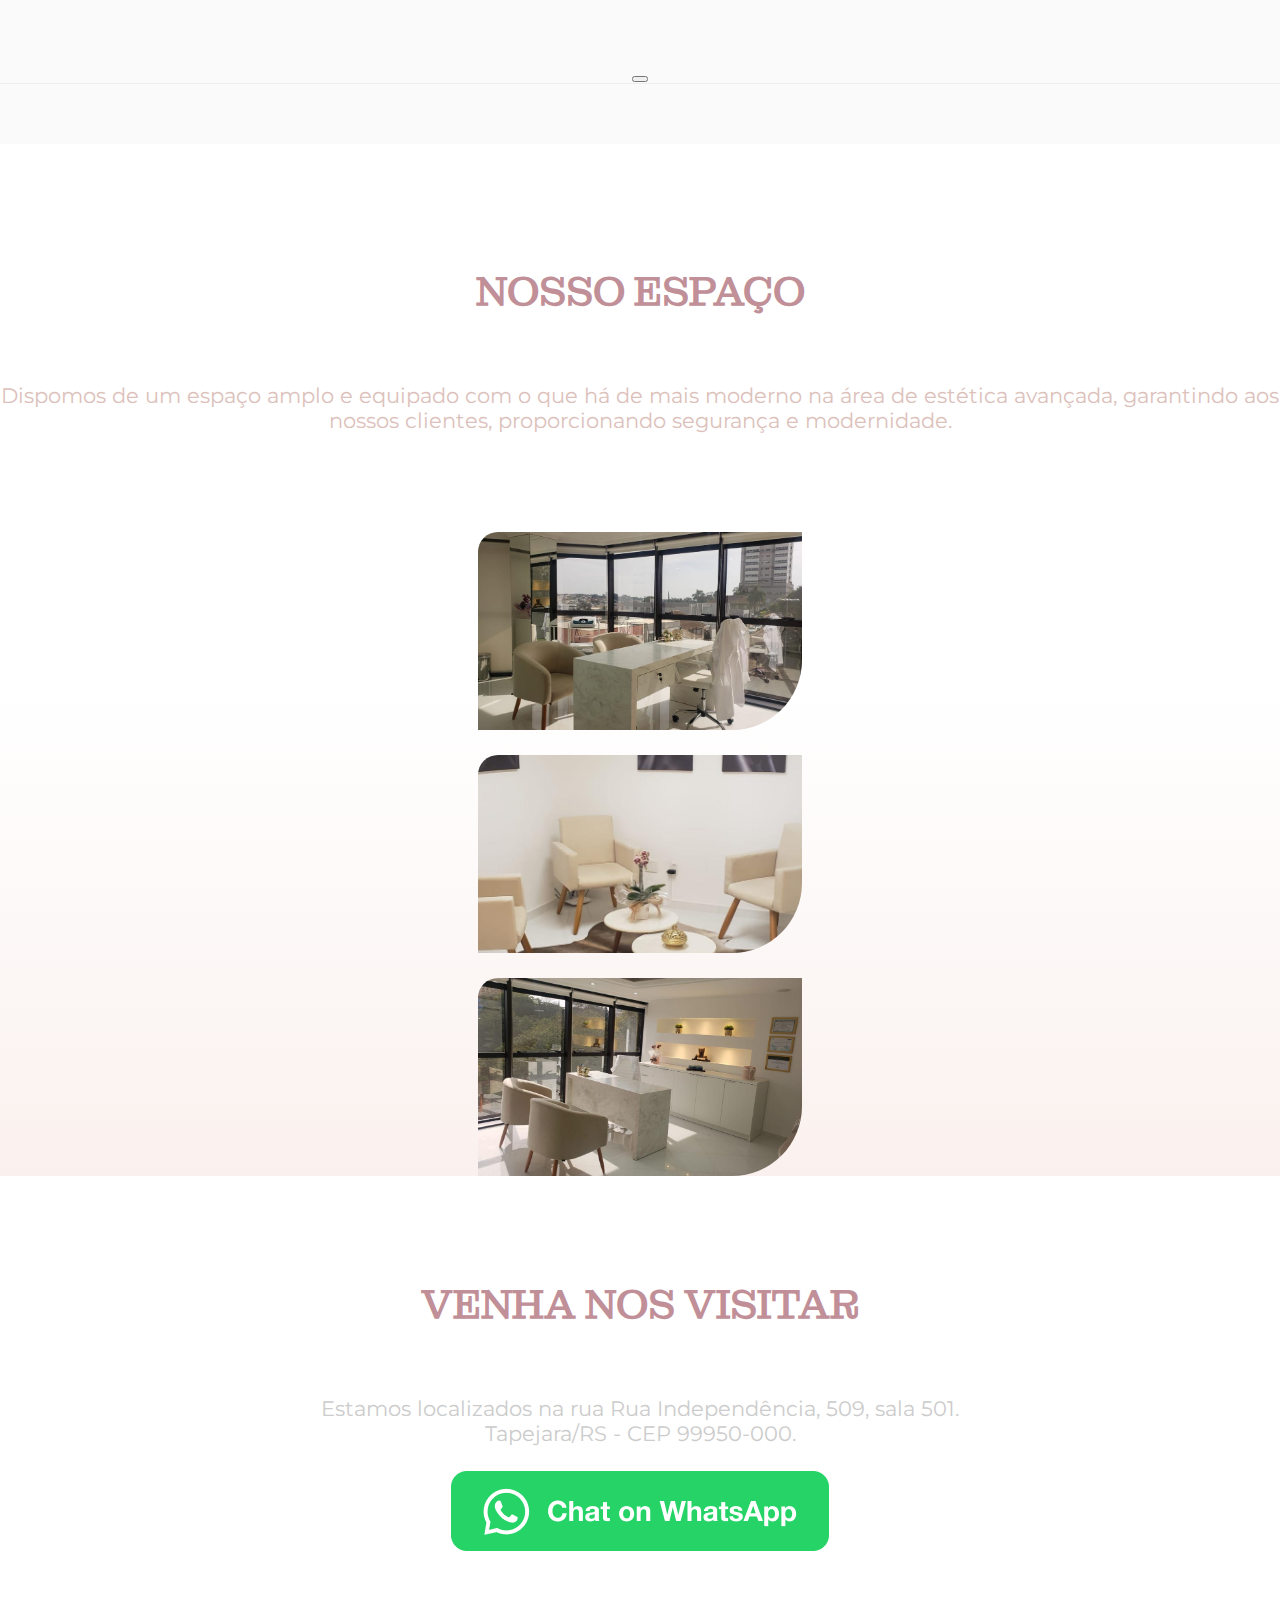
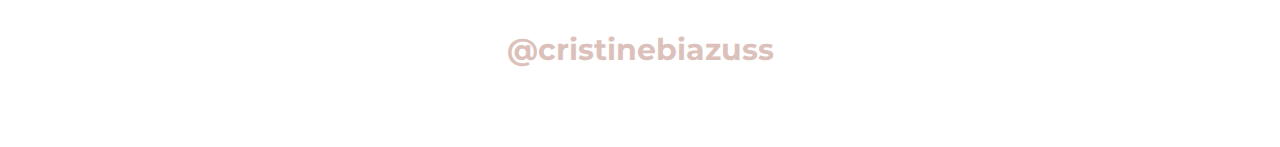
==== commit 6bb4b520: "bugfix" ====
--- a/site/site.html
+++ b/site/site.html
@@ -1 +1 @@
-<!doctype html><html lang="en"><head><meta charset="utf-8"/><link rel="icon" href=".favicon.ico"/><link href="https://cdn.jsdelivr.net/npm/bootstrap@5.3.2/dist/css/bootstrap.min.css" rel="stylesheet" integrity="sha384-T3c6CoIi6uLrA9TneNEoa7RxnatzjcDSCmG1MXxSR1GAsXEV/Dwwykc2MPK8M2HN" crossorigin="anonymous"><meta name="viewport" content="width=device-width,initial-scale=1"/><meta name="theme-color" content="#000000"/><meta name="description" content="Web site created using create-react-app"/><link rel="apple-touch-icon" href=".logo192.png"/><link rel="manifest" href=".manifest.json"/><title>Cristine Biazus</title><script defer="defer" src="./static/js/main.37ff551b.js"></script><link href="./static/css/main.8324b564.css" rel="stylesheet"></head><body><div id="root"></div><script src="https://cdn.jsdelivr.net/npm/bootstrap@5.3.2/dist/js/bootstrap.bundle.min.js" integrity="sha384-C6RzsynM9kWDrMNeT87bh95OGNyZPhcTNXj1NW7RuBCsyN/o0jlpcV8Qyq46cDfL" crossorigin="anonymous"></script></body></html>+<!doctype html><html lang="en"><head><meta charset="utf-8"/><link rel="icon" href=".favicon.ico"/><link href="https://cdn.jsdelivr.net/npm/bootstrap@5.3.2/dist/css/bootstrap.min.css" rel="stylesheet" integrity="sha384-T3c6CoIi6uLrA9TneNEoa7RxnatzjcDSCmG1MXxSR1GAsXEV/Dwwykc2MPK8M2HN" crossorigin="anonymous"><meta name="viewport" content="width=device-width,initial-scale=1"/><meta name="theme-color" content="#000000"/><meta name="description" content="Web site created using create-react-app"/><link rel="apple-touch-icon" href=".logo192.png"/><link rel="manifest" href=".manifest.json"/><title>Cristine Biazus</title><script defer="defer" src="./static/js/main.a1f0612a.js"></script><link href="./static/css/main.2aa913e5.css" rel="stylesheet"></head><body><div id="root"></div><script src="https://cdn.jsdelivr.net/npm/bootstrap@5.3.2/dist/js/bootstrap.bundle.min.js" integrity="sha384-C6RzsynM9kWDrMNeT87bh95OGNyZPhcTNXj1NW7RuBCsyN/o0jlpcV8Qyq46cDfL" crossorigin="anonymous"></script></body></html>--- a/site/static/css/main.2aa913e5.css
+++ b/site/static/css/main.2aa913e5.css
@@ -0,0 +1,2 @@
+body{-webkit-font-smoothing:antialiased;-moz-osx-font-smoothing:grayscale;font-family:-apple-system,BlinkMacSystemFont,Segoe UI,Roboto,Oxygen,Ubuntu,Cantarell,Fira Sans,Droid Sans,Helvetica Neue,sans-serif;margin:0}code{font-family:source-code-pro,Menlo,Monaco,Consolas,Courier New,monospace}@font-face{font-family:f1;src:url(../../static/media/MontaguSlab_120pt-Regular.9db5a91c2bb8f2da1242.ttf)}@font-face{font-family:f2;src:url(../../static/media/Montserrat-VariableFont_wght.7e687123cd4528224ce5.ttf)}.App{text-align:center}.logo{margin-bottom:-10px;margin-top:-10px;max-width:400px}.imgCristine,.logo{height:auto;width:100%}.imgCristine{border:10px solid #efefef;border-bottom-right-radius:100px;border-top-left-radius:100px;overflow:hidden}.about-cristine{text-align:left}.about-cristine h1,.about-cristine h2,.about-cristine h3{font-family:f1}.about-cristine h1{color:#c08f97;font-size:40px}.about-cristine h2{color:#dcc1bb;font-size:30px}.about-cristine h3{color:#666;font-size:14px}.about-cristine p{color:#ccc;font-family:f2;font-size:16px}.solutions{background-color:#efefef54;margin-top:60px}.solutions h1{color:#c08f97;font-family:f1;font-size:40px;font-weight:700}.solutions p{color:#dcc1bb;font-family:f2;font-size:21px}.solutions div.solution-item{align-items:center;background-color:#c08f9733;border-radius:50%;color:#c08f97;cursor:pointer;display:flex;font-family:f1;font-size:25px;font-weight:700;height:18vw;justify-content:center;margin:auto auto 10vh;padding:25px;text-align:center;width:18vw}.solutions div.solution-item:hover{color:#793742;transition:color .8s ease-out}@media (max-width:992px){.solutions div.solution-item{font-size:13px;height:40vw;width:40vw}}@media (max-width:576px){.solutions div.solution-item{font-size:8px;height:40vw;margin-bottom:10vh;width:40vw}}.container-room{background-image:linear-gradient(180deg,#fff,#fff,#faf1ee)}.room{margin-top:60px}.room h1{color:#c08f97;font-family:f1;font-size:40px;font-weight:700}.room p{color:#dcc1bb;font-family:f2;font-size:21px}.imgSpace{background-position:50%;background-size:cover;border-bottom-right-radius:70px;border-top-left-radius:20px;display:block;height:22vh;margin:60px auto -35px;width:36vh}.imgSpace001{background-image:url(../../static/media/clinica-01.aecec6e5f0ed52a0dd69.png)}.imgSpace002{background-image:url(../../static/media/clinica-02.ad4abbc26dd734db0881.png)}.imgSpace003{background-image:url(../../static/media/clinica-03.4261cc171806db900080.png)}.container-contact{margin-top:75px}.contact h1{color:#c08f97;font-family:f1;font-size:40px;font-weight:700}.contact h2{color:#dcc1bb;font-size:30px}.contact h2 a{color:inherit;text-decoration:none}.contact h2 a:hover{text-decoration:underline}.contact .whatsappButton{max-width:100%}.contact p{color:#ccc;font-family:f2;font-size:21px}.modal-header{border-bottom:1px solid #efefef}.modal-title{font-size:21px;padding-left:15px}.modal-body{color:#ccc;font-family:f2;font-size:16px;padding:30px;text-align:left}
+/*# sourceMappingURL=main.2aa913e5.css.map*/